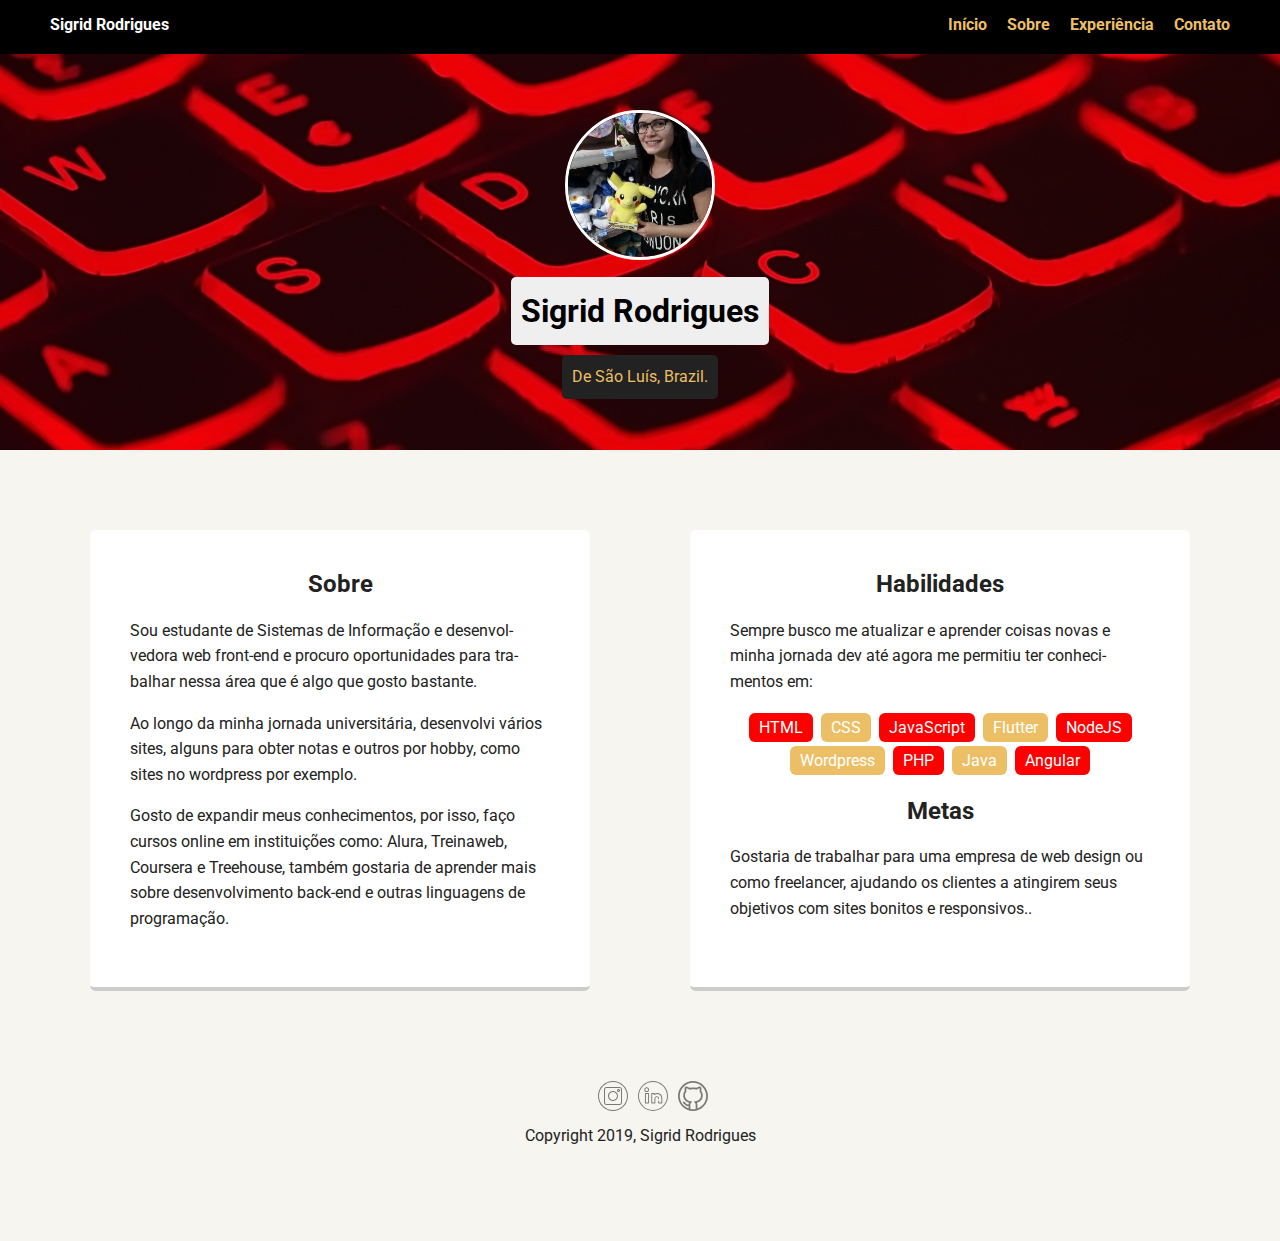
==== index.html @ d57f94bd "Versão Final" ====
<!doctype html>
<html lang="pt-br">
<head>
  <meta charset="utf-8">
  <title>Sigrid Rodrigues | Início</title>
  <meta name="viewport" content="width=device-width, initial-scale=1.0">
  <link rel="stylesheet" href="styles.css">
  <link href="https://fonts.googleapis.com/css?family=Muli%7CRoboto:400,300,500,700,900" rel="stylesheet"></head>
  <body>

    <div class="main-nav">
        <ul class="nav">
          <li class="name">Sigrid Rodrigues</li>
          <li><a href="#top">Início</a></li>
          <li><a href="#sobre">Sobre</a></li>
          <li><a href="experiencia.html">Experiência</a></li>
          <li><a href="contato.html">Contato</a></li>
        </ul>
    </div>

    <header>
      <img src="images/me.jfif" alt="Drawing of Sigrid" class="profile-image">
      <h1 class="tag name">Sigrid Rodrigues</h1>
      <p class="tag location">De São Luís, Brazil.</p>
    </header>

    <section id="sobre">
    <main class="flex">
      <div class="card">
        <h2 class="card-title">Sobre</h2>
        <p>Sou estudante de Sistemas de Informação e desenvol-vedora web front-end e procuro oportunidades para tra-balhar nessa área que é algo que gosto bastante.</p>
        <p>Ao longo da minha jornada universitária, desenvolvi vários sites, alguns para obter notas e outros por hobby, como sites no wordpress por exemplo.</p>
        <p>Gosto de expandir meus conhecimentos, por isso, faço cursos online em instituições como: Alura, Treinaweb, Coursera e Treehouse, também gostaria de aprender mais sobre desenvolvimento back-end e outras linguagens de programação.</p>
      </div> 

      <div class="card">
        <h2 class="card-title">Habilidades</h2>
        <p>Sempre busco me atualizar e aprender coisas novas e minha jornada dev até agora me permitiu ter conheci-mentos em:</p>
        <ul class="skills">
          <li>HTML</li>
          <li>CSS</li>
          <li>JavaScript</li>
          <li>Flutter</li>
          <li>NodeJS</li>
          <li>Wordpress</li>
          <li>PHP</li>
          <li>Java</li>
          <li>Angular</li>
        </ul>
        <h2 class="card-title">Metas</h2>
        <p>Gostaria de trabalhar para uma empresa de web design ou como freelancer, ajudando os clientes a atingirem seus objetivos com sites bonitos e responsivos..</p>
      </div>

      </div> 
    </main>
  </section>

    <footer>
      <ul>
        <li><a href="https://www.instagram.com/sigridbr.br" target= "_blank" class="social instagram">Instagram</a></li>
        <li><a href="https://www.linkedin.com/in/sigrid-rodrigues-671774139" target= "_blank" class="social linkedin">LinkedIn</a></li>
        <li><a href="https://github.com/sigrid-fr" target= "_blank" class="social github">Github</a></li>
      </ul>
      <p class="copyright">Copyright 2019, Sigrid Rodrigues</p>
    </footer>
  </body>
  </html>
---- styles.css ----
/* Global Layout Set-up */
* { 
  box-sizing: border-box;
}
  
body {
  margin: 0;
  padding: 0;
  text-align: center;
  font-family: 'Roboto', sans-serif;
  color: #222;
  background: #f7f5f0;
}
/* Link Styles */

a {
  text-decoration: none;
  color: #ECBF66;
}
a:hover {
  color: #6633ff;
}

/* Section Styles */

.main-nav {
  width: 100%;
  background: black;
  min-height: 30px;
  padding: 10px;
  position: fixed;
  text-align: center;
}
.nav {
  display: flex;
  justify-content: space-around;
  font-weight: 700;
  list-style-type: none;
  margin: 0 auto;
  padding: 0;
}
.nav .name {
  display: none;
}
.nav li {
  padding: 5px 10px 10px 10px;
}
.nav a {
  transition: all .5s;
}
.nav a:hover {
  color: #e3c7d5
}

header {
  text-align: center;
  background: url('images/fundo.jpg') no-repeat top center ;
  background-size: cover;
  overflow: hidden;
  padding-top: 60px;
}
header {
  line-height: 1.5;
}
header .profile-image {
  margin-top: 50px;
  width: 150px;
  height: 150px;
  border-radius: 50%;
  border: 3px solid white;
  transition: all 1s;
}
header .profile-image:hover {
  transform: scale(1.2) rotate(360deg);
}
.tag {
  background-color: #efefef;
  color: black;
  padding: 10px;
  border-radius: 5px;
  display: table;
  margin: 10px auto;
} 
.location {
  background-color: #222;
  color: #ECBF66;
}
.card {
  margin: 30px;
  padding: 20px 40px 40px;
  max-width: 500px;
  text-align: left;
  background: #fff;
  border-bottom: 4px solid #ccc;
  border-radius: 6px;
}
.card:hover {
  border-color: #ff99ff;
}

ul.skills {
  padding: 0;
  text-align: center;
}

.skills li {
  border-radius: 6px;
  display: inline-block;
  background: #ECBF66;
  color: white;
  padding: 5px 10px;
  margin: 2px;
}

.skills li:nth-child(odd) {
  background: red;
}

.experience {
  margin-top: 50px;
}

footer {
  width: 100%;
  min-height: 30px;
  padding: 20px 0 40px 20px;
}

footer .copyright {
  top: -8px;
  margin-right: 20px;
  font-size: .75em;
}

footer ul {
  list-style-type: none;
  margin: 0;
  padding: 0;
}

footer ul li {
  display: inline-block;
}

a.social {
  display: inline-block;
  text-indent: -9999px;
  margin-left: 5px;
  width: 30px;
  height: 30px;
  background-size: 30px 30px;
  opacity: .5;
  transition: all .25s;
}
a.instagram {
  background-image: url(images/instagram.svg);
}
a.linkedin {
  background-image: url(images/linkedin.svg);
}
a.github {
  background-image: url(images/github.svg);
}
a.social:hover {
  opacity: 1;
}
.clearfix {
  clear: both;
}


/* Styles for larger screens */
@media screen and (min-width: 720px) {
  
  .flex {
      display: flex;
      max-width: 1200px;
      justify-content: space-around;
      margin: 0 auto;
  }

  header {
    min-height: 450px;
  }

  .short-header {
    min-height: 150px;
  }

  .nav {
    max-width: 1200px;
  }

  .nav .name {
    display: block;
    margin-right: auto;
    color: white;
  }

  main {
    padding-top: 50px;
  }

  main p {
    line-height: 1.6em;
  }

  footer {
    font-size: 1.3em;
    max-width: 1200px;
    margin: 40px auto;
  }

  .card-title{
    text-align: center;
  }

  .form-container {
    /*background-image: url('../img/lowpolybackground.png');*/
    background-color: antiquewhite;
    background-repeat: no-repeat;
    -webkit-border-radius: 10px;
    -moz-border-radius: 10px;
    border-style: solid;
    max-width: 50%;
    margin: 0 auto;
    margin-top: 100px;
    margin-bottom: 80px;
}

form{
  max-width: 300px;
  margin: 0 auto;
    
}

/*FIELDS*/

input[type="text"],
input[type="email"],
input[type="tel"],
textarea,
select {
	background: rgba(255, 255, 255, 0.1);
    border: 1px solid black;
    border-radius: 4px;
	  font-size: 16px;
	  height: auto;
	  margin: 0;
	  outline: 0;
	  padding: 15px;
	  width: 100%;
	  background-color: rgba(114, 158, 226 );
	  color: black;
	  box-shadow: 0 1px 0 rgba(0, 0, 0, 0.03) inset;
	  margin-bottom: 30px;
}

fieldset {
        border: 0 none;
    }

input:focus, textarea:focus {
    background-color: lightyellow;
    border: 2px solid black;
}


/*PLACEHOLDER*/

::-webkit-input-placeholder {
    color: black;
    text-indent: 170px;
    font-size:13px;
    font-style: italic;
    
}

:-moz-placeholder { /* Firefox 18- */
   color: black;
   text-indent: 170px;
   font-size:13px;
   font-style: italic;
   
}

::-moz-placeholder {  /* Firefox 19+ */
   color: black;
   text-indent: 170px;
   font-size:13px;
   font-style: italic;
   
}

:-ms-input-placeholder {  
   color: black;
   text-indent: 170px;
   font-size:13px;
   font-style: italic;
   
}

#submit {
	padding: 19px 39px 18px 39px;
	color: #FFF;
	background-color:rgba(92, 143, 194 ) ;
	font-size: 18px;
	text-align: center;
	font-style: normal;
	border-radius: 5px;
	width: 100%;
	border: 1px solid black;
	border-width: 1px 1px 3px;
	box-shadow: 0 -1px 0 rgba(255, 255, 255, 0.1) inset;
	margin-bottom: 10px;
}


}
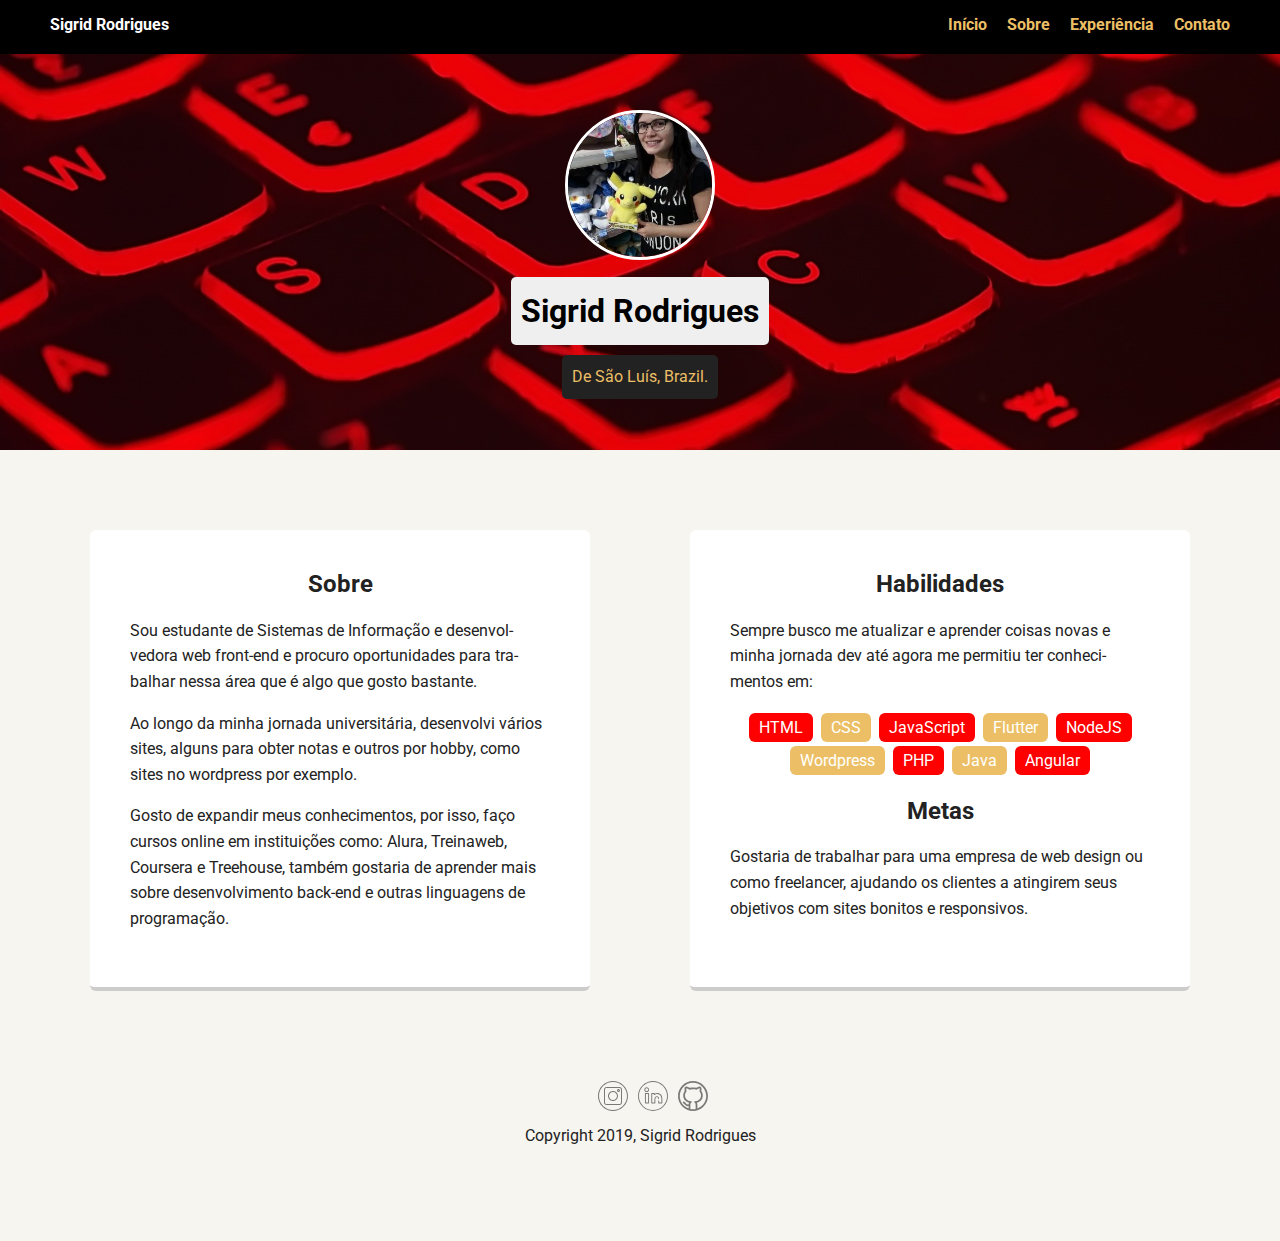
==== commit 8c8c90f7: "Update index" ====
--- a/index.html
+++ b/index.html
@@ -48,7 +48,7 @@
           <li>Angular</li>
         </ul>
         <h2 class="card-title">Metas</h2>
-        <p>Gostaria de trabalhar para uma empresa de web design ou como freelancer, ajudando os clientes a atingirem seus objetivos com sites bonitos e responsivos..</p>
+        <p>Gostaria de trabalhar para uma empresa de web design ou como freelancer, ajudando os clientes a atingirem seus objetivos com sites bonitos e responsivos.</p>
       </div>
 
       </div> 
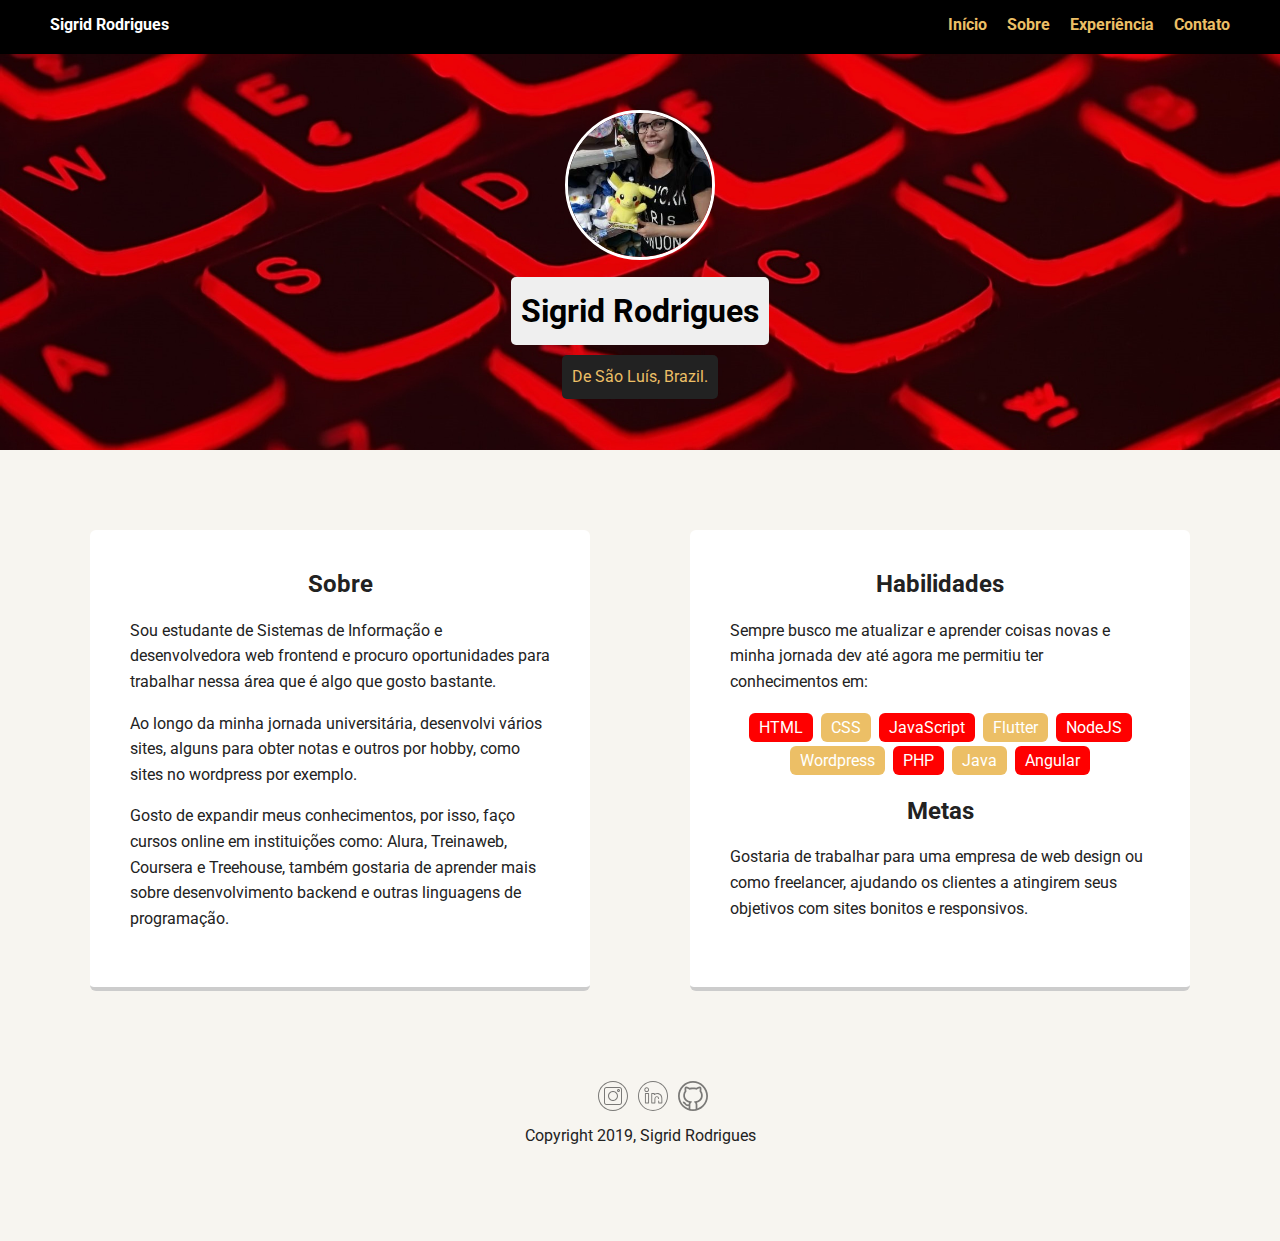
==== commit 7e47a0b9: "Update index" ====
--- a/index.html
+++ b/index.html
@@ -28,14 +28,14 @@
     <main class="flex">
       <div class="card">
         <h2 class="card-title">Sobre</h2>
-        <p>Sou estudante de Sistemas de Informação e desenvol-vedora web front-end e procuro oportunidades para tra-balhar nessa área que é algo que gosto bastante.</p>
+        <p>Sou estudante de Sistemas de Informação e desenvolvedora web frontend e procuro oportunidades para trabalhar nessa área que é algo que gosto bastante.</p>
         <p>Ao longo da minha jornada universitária, desenvolvi vários sites, alguns para obter notas e outros por hobby, como sites no wordpress por exemplo.</p>
-        <p>Gosto de expandir meus conhecimentos, por isso, faço cursos online em instituições como: Alura, Treinaweb, Coursera e Treehouse, também gostaria de aprender mais sobre desenvolvimento back-end e outras linguagens de programação.</p>
+        <p>Gosto de expandir meus conhecimentos, por isso, faço cursos online em instituições como: Alura, Treinaweb, Coursera e Treehouse, também gostaria de aprender mais sobre desenvolvimento backend e outras linguagens de programação.</p>
       </div> 
 
       <div class="card">
         <h2 class="card-title">Habilidades</h2>
-        <p>Sempre busco me atualizar e aprender coisas novas e minha jornada dev até agora me permitiu ter conheci-mentos em:</p>
+        <p>Sempre busco me atualizar e aprender coisas novas e minha jornada dev até agora me permitiu ter conhecimentos em:</p>
         <ul class="skills">
           <li>HTML</li>
           <li>CSS</li>
